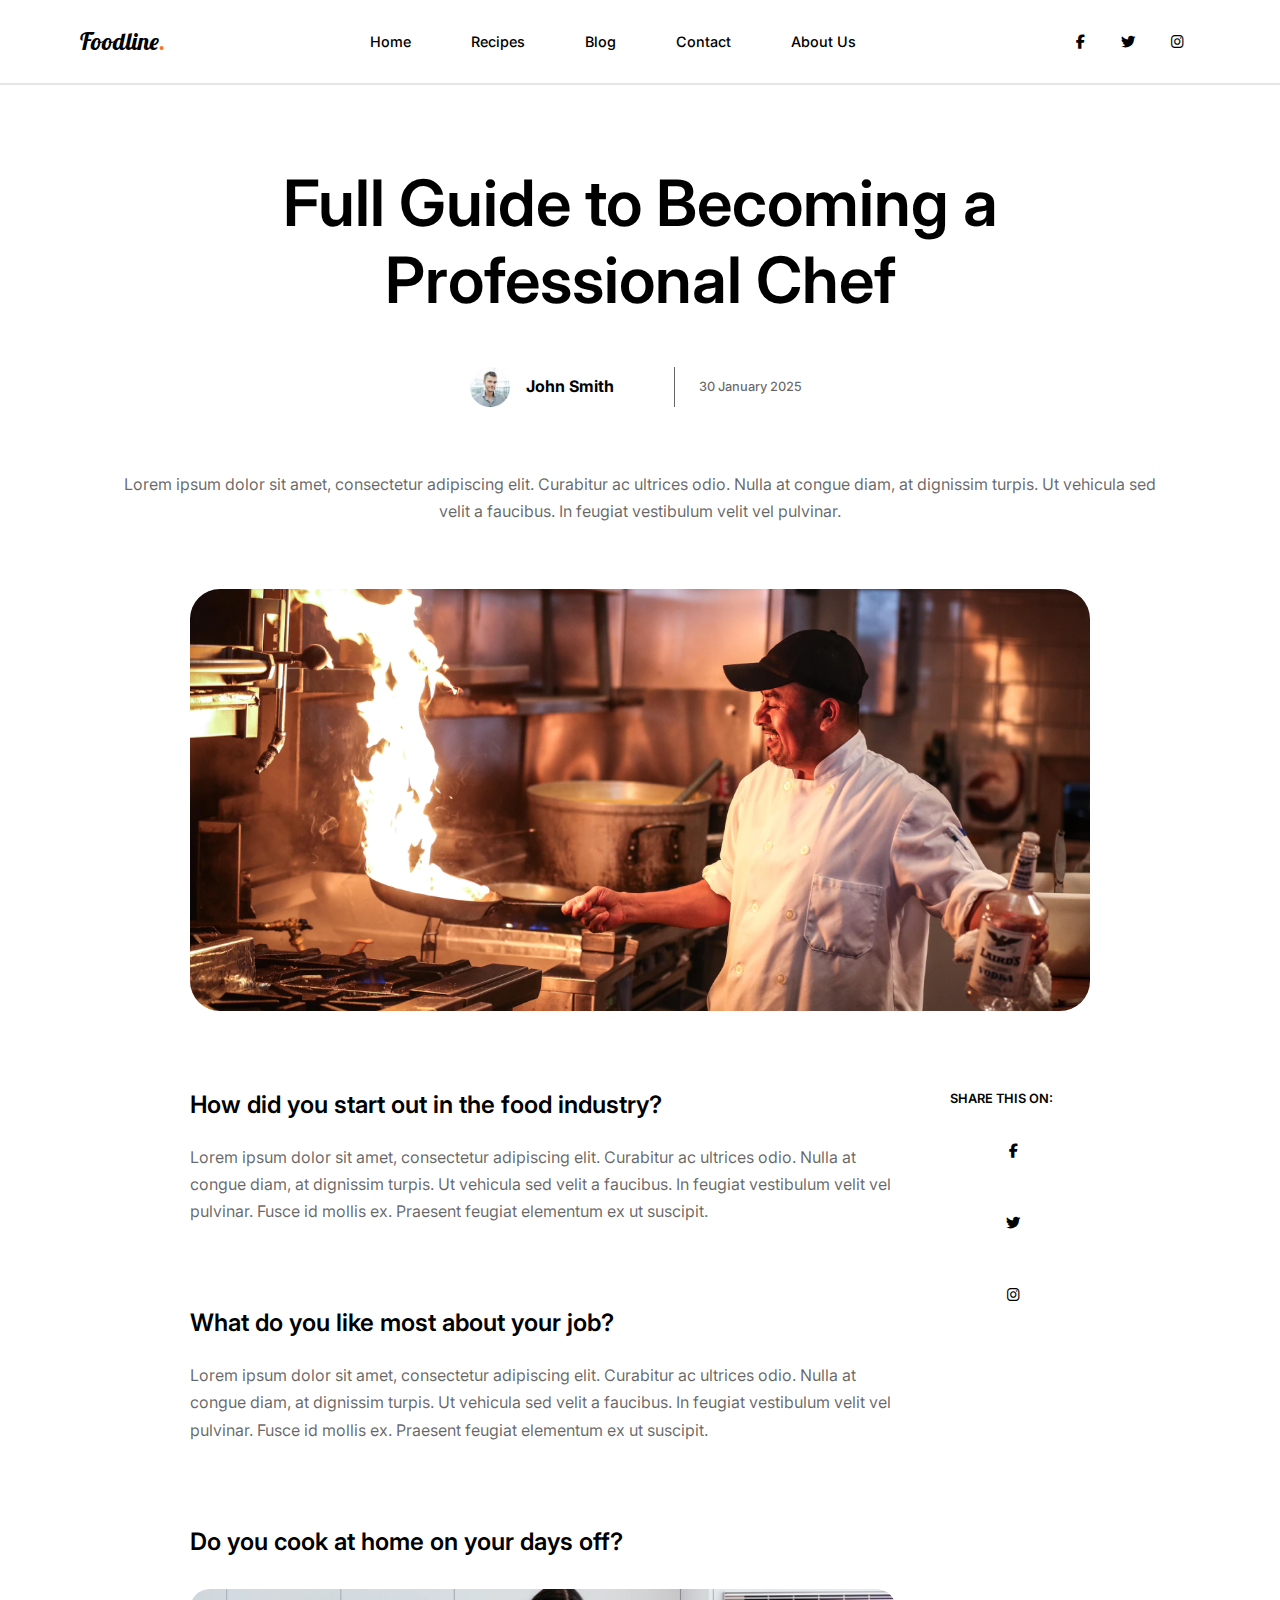
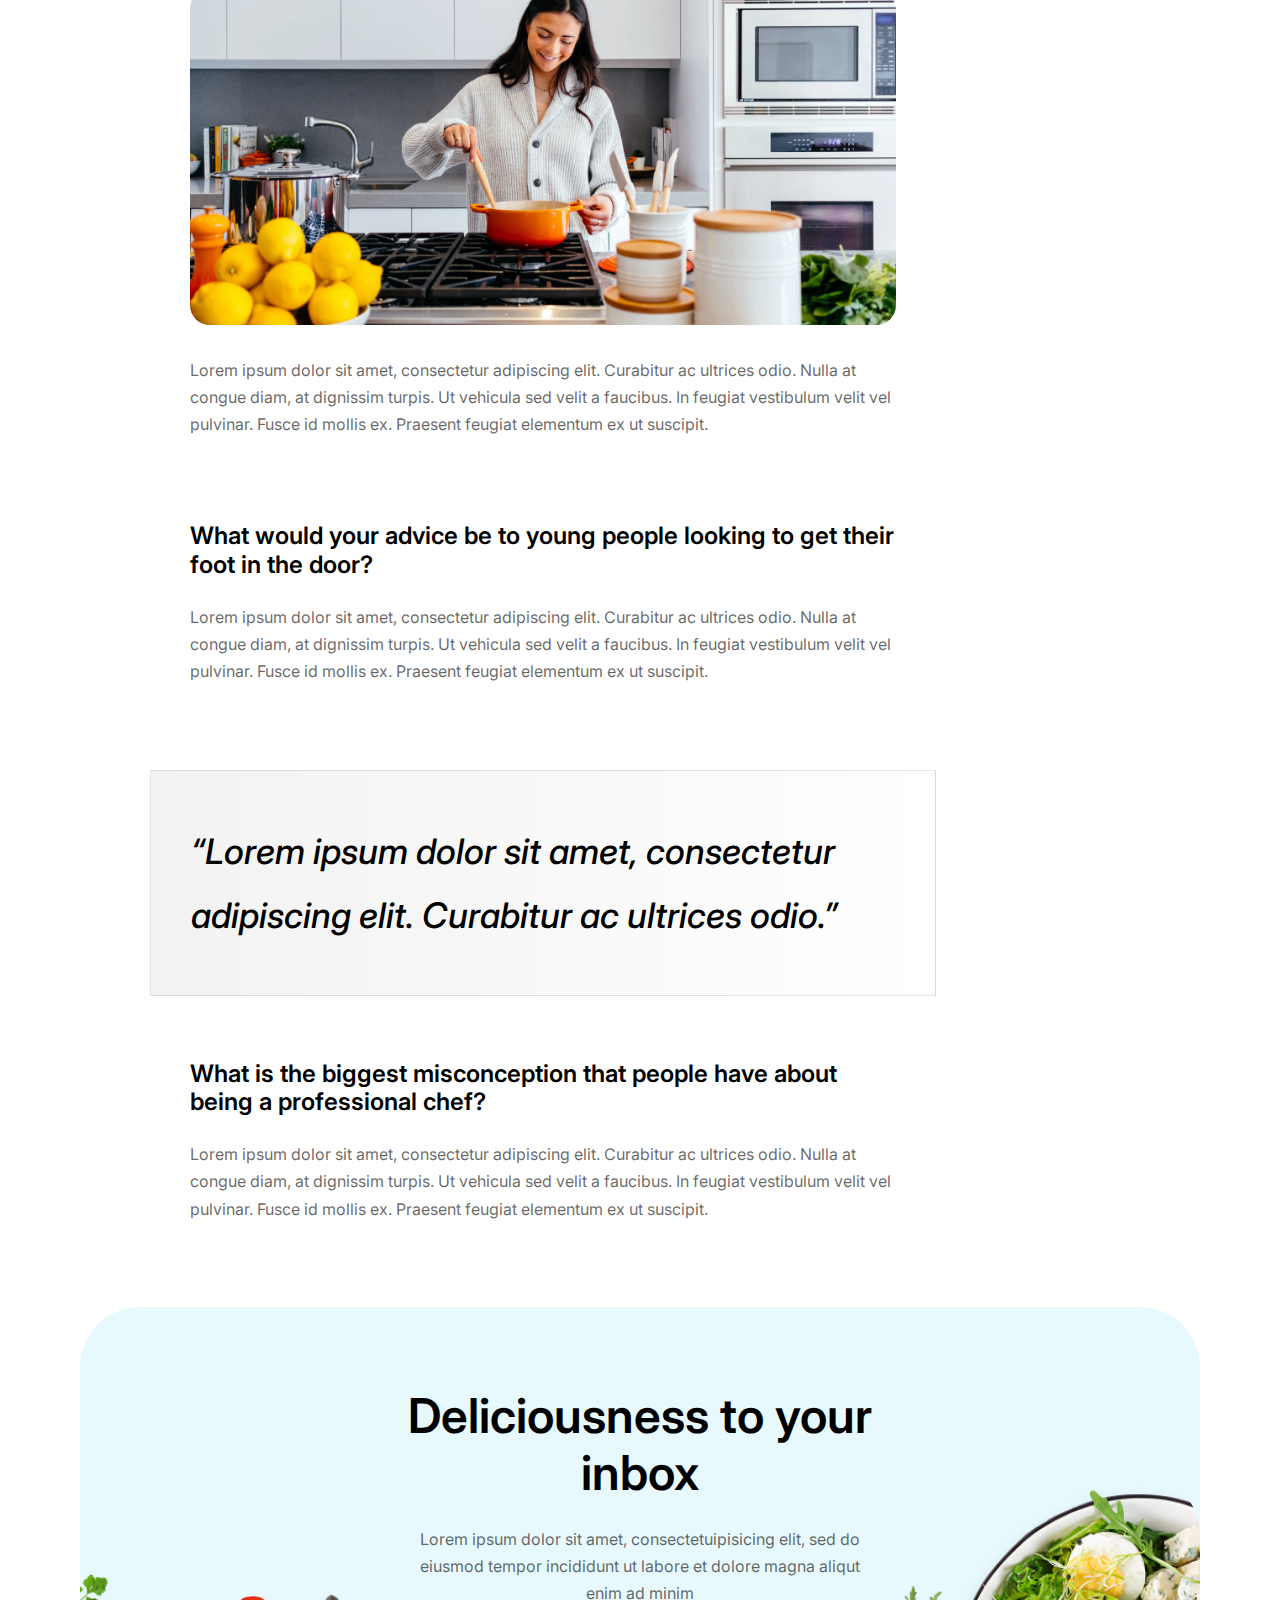
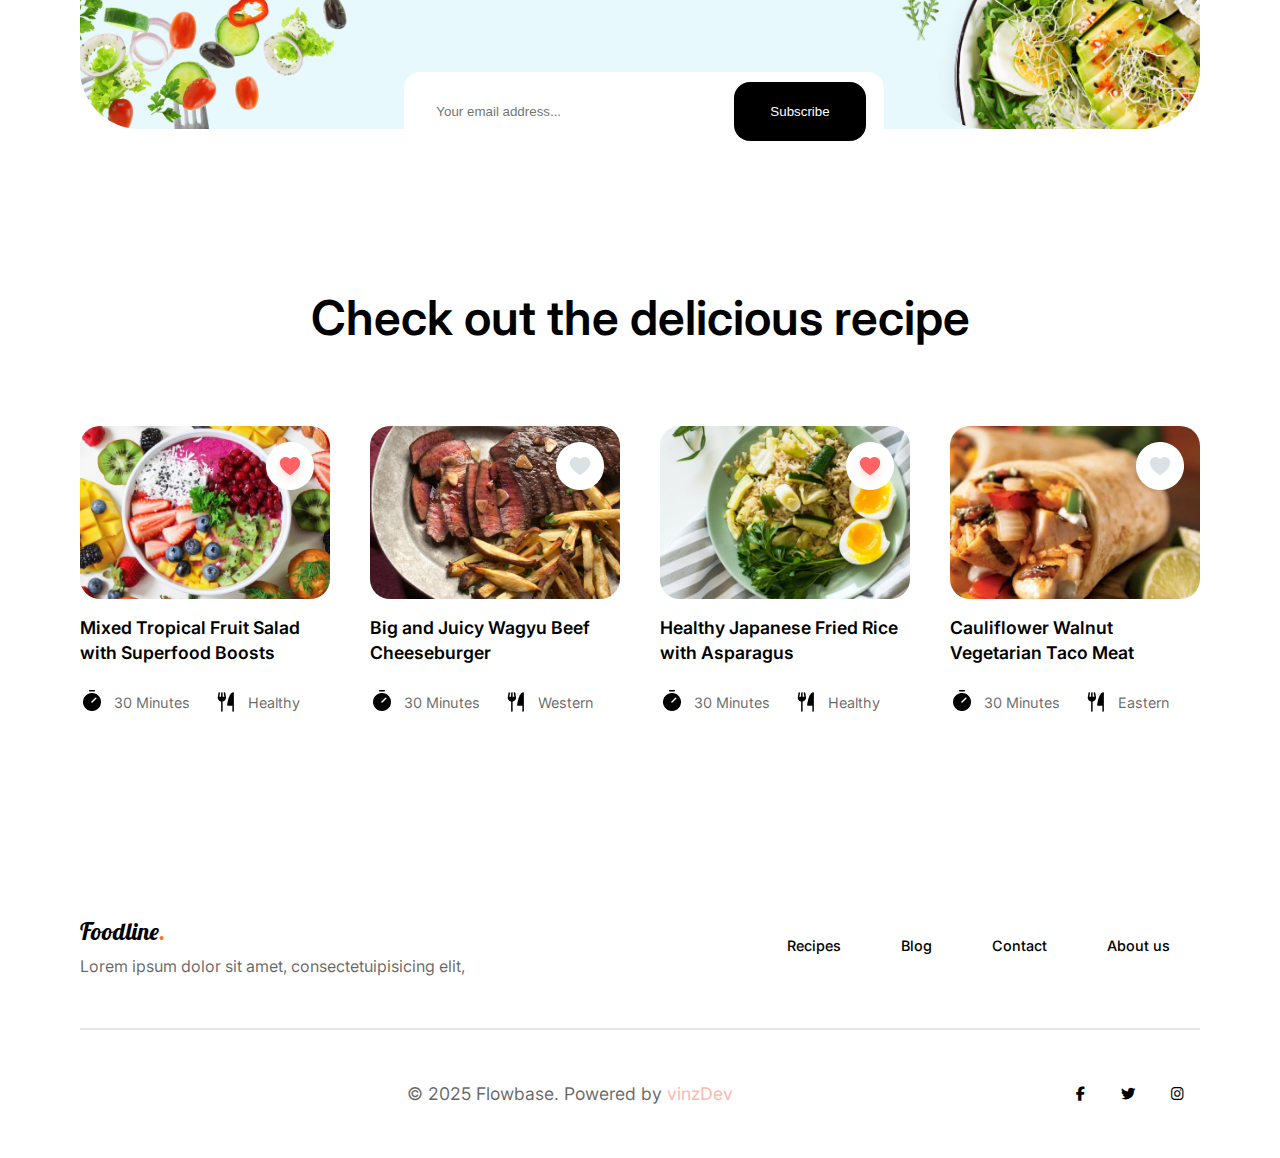
==== blogPage.html @ bab795b2 "blogpage" ====
<!DOCTYPE html>
<html lang="en">
  <head>
    <meta charset="UTF-8" />
    <meta name="viewport" content="width=device-width, initial-scale=1.0" />
    <title>BlogPosts</title>

    <!-- fonts link  -->
    <link rel="preconnect" href="https://fonts.googleapis.com" />
    <link rel="preconnect" href="https://fonts.gstatic.com" crossorigin />
    <link
      href="https://fonts.googleapis.com/css2?family=Inter:ital,opsz,wght@0,14..32,100..900;1,14..32,100..900&family=Lobster&display=swap"
      rel="stylesheet"
    />
    <!-- fonts link  -->
    <link
      rel="stylesheet"
      href="https://cdnjs.cloudflare.com/ajax/libs/font-awesome/6.7.2/css/all.min.css"
      integrity="sha512-Evv84Mr4kqVGRNSgIGL/F/aIDqQb7xQ2vcrdIwxfjThSH8CSR7PBEakCr51Ck+w+/U6swU2Im1vVX0SVk9ABhg=="
      crossorigin="anonymous"
      referrerpolicy="no-referrer"
    />

    <!-- linked styles  -->
    <link rel="stylesheet" href="blogPage.css" />
    <link rel="stylesheet" href="generalStyles.css" />
  </head>
  <body>
    <!-- navbar  -->
    <nav class="nav-bar">
      <div class="logo">Foodline<span style="color: #ff7426">.</span></div>
      <div class="nav-links">
        <ul>
          <li><a href="#">Home</a></li>
          <li><a href="">Recipes</a></li>
          <li><a href="./blogPage.html">Blog</a></li>
          <li><a href="./contactPage.html">Contact</a></li>
          <li><a href="">About Us</a></li>
        </ul>
      </div>
      <div class="socials">
        <i class="fa-brands fa-facebook-f 2xl"></i>
        <i class="fa-brands fa-twitter 2xl"></i>
        <i class="fa-brands fa-instagram 2xl"></i>
      </div>
    </nav>
    <hr />

    <!-- HEADER-SECTION ==== -->
    <section class="blog-header">
      <h1>Full Guide to Becoming a Professional Chef</h1>
      <div class="blogger">
        <div class="writer">
          <img src="images/profile.png" alt="" />
          <p>John Smith</p>
        </div>
        <div class="blog-date">
          <p>30 January 2025</p>
        </div>
      </div>
      <div class="blog-p">
        <p>
          Lorem ipsum dolor sit amet, consectetur adipiscing elit. Curabitur ac
          ultrices odio. Nulla at congue diam, at dignissim turpis. Ut vehicula
          sed velit a faucibus. In feugiat vestibulum velit vel pulvinar.
        </p>
      </div>

      <div class="blog-header-img">
        <img src="images/Hero img2.png" alt="chef frying" />
      </div>
    </section>

    <section class="blog-contents">
      <div class="main-contents">
        <div class="blog-item">
          <h4 class="question">How did you start out in the food industry?</h4>
          <p class="answer">
            Lorem ipsum dolor sit amet, consectetur adipiscing elit. Curabitur
            ac ultrices odio. Nulla at congue diam, at dignissim turpis. Ut
            vehicula sed velit a faucibus. In feugiat vestibulum velit vel
            pulvinar. Fusce id mollis ex. Praesent feugiat elementum ex ut
            suscipit.
          </p>
        </div>
        <div class="blog-item">
          <h4 class="question">What do you like most about your job?</h4>
          <p class="answer">
            Lorem ipsum dolor sit amet, consectetur adipiscing elit. Curabitur
            ac ultrices odio. Nulla at congue diam, at dignissim turpis. Ut
            vehicula sed velit a faucibus. In feugiat vestibulum velit vel
            pulvinar. Fusce id mollis ex. Praesent feugiat elementum ex ut
            suscipit.
          </p>
        </div>
        <div class="blog-item">
          <h4 class="question">Do you cook at home on your days off?</h4>
          <div class="blog-item-img">
            <img src="images/blog.png" alt="" />
          </div>
          <p class="answer">
            Lorem ipsum dolor sit amet, consectetur adipiscing elit. Curabitur
            ac ultrices odio. Nulla at congue diam, at dignissim turpis. Ut
            vehicula sed velit a faucibus. In feugiat vestibulum velit vel
            pulvinar. Fusce id mollis ex. Praesent feugiat elementum ex ut
            suscipit.
          </p>
        </div>
        <div class="blog-item">
          <h4 class="question">
            What would your advice be to young people looking to get their foot
            in the door?
          </h4>
          <p class="answer">
            Lorem ipsum dolor sit amet, consectetur adipiscing elit. Curabitur
            ac ultrices odio. Nulla at congue diam, at dignissim turpis. Ut
            vehicula sed velit a faucibus. In feugiat vestibulum velit vel
            pulvinar. Fusce id mollis ex. Praesent feugiat elementum ex ut
            suscipit.
          </p>
        </div>
        <div class="blog-item quote">
          <!-- <h4 class="question"></h4> -->
          <h3 class="answer">
            “Lorem ipsum dolor sit amet, consectetur adipiscing elit. Curabitur
            ac ultrices odio.”
          </h3>
        </div>
        <div class="blog-item">
          <h4 class="question">
            What is the biggest misconception that people have about being a
            professional chef?
          </h4>
          <p class="answer">
            Lorem ipsum dolor sit amet, consectetur adipiscing elit. Curabitur
            ac ultrices odio. Nulla at congue diam, at dignissim turpis. Ut
            vehicula sed velit a faucibus. In feugiat vestibulum velit vel
            pulvinar. Fusce id mollis ex. Praesent feugiat elementum ex ut
            suscipit.
          </p>
        </div>
      </div>
      <div class="blog-side-socials">
        <p>SHARE THIS ON:</p>
          <div class="socials">
       <div class="facebook"><i class="fa-brands fa-facebook-f 2xl"></i>
          </div>
       <div class="x"><i class="fa-brands fa-twitter 2xl"></i></div>
       <div class="ins"><i class="fa-brands fa-instagram 2xl"></i></div>
      </div>
      </div>
    </section>

    <!-- SUBSCRIBE SECTION  -->

    <section class="subscribe">
    <div class="subcribe-center">
      <div class="subcribe-header">
        <h2>Deliciousness to your inbox</h2>
      </div>
      <div class="subcribe-subheader">
        <p>Lorem ipsum dolor sit amet, consectetuipisicing elit, sed do eiusmod tempor incididunt ut labore et dolore
          magna aliqut enim ad minim</p>
      </div>
      <div class="subcribe-input">
        <input type="text" placeholder="Your email address...">
        <button class="recipe-btn">Subscribe</button>
      </div>
    </div>
    <div class="middle-img">
      <img class="rucola" src="images/rucola-png.png" alt="">
    </div>
    <div class="right-img">
      <img src="images/Photo-plate.png" alt="">

    </div>
    <div class="left-img">
      <img src="images/kisspng-salad-salad-fresh-food-healthylife-vegetables-vegetarian-5d42e3a7cb8543 1.png" alt="">
    </div>
  </section>

  <!-- DELICIOUS RECIPE SECTION  -->

  <section class="delicious">
    <div class="delicious-text">
      <h2>Check out the delicious recipe</h2>
    </div>

    <div class="recipe-lists">
      <div class="recipe-lists-item">
        <div class="recipe-img">
          <img src="images/image 26 (8).png" alt="">
        </div>
        <div class="recipe-text">
          <h3>Mixed Tropical Fruit Salad with Superfood Boosts</h3>
        </div>

        <div class="recipe-details">
          <div class="recipe-details-time">
            <img src="./images/Timer.png" alt="timer">
            <p>30 Minutes</p>
          </div>
          <div class="recipe-details-type">
            <img src="images/ForkKnife.png" alt="cutlery">
            <p>Healthy</p>
          </div>
        </div>

        <div class="small-like-or-unliked">
          <img src="images/Group 852.png" alt="">
        </div>
      </div>

      <div class="recipe-lists-item">
        <div class="recipe-img">
          <img src="images/image 26 (9).png" alt="">
        </div>
        <div class="recipe-text">
          <h3>Big and Juicy Wagyu Beef Cheeseburger</h3>
        </div>
        <div class="recipe-details">
          <div class="recipe-details-time">
            <img src="./images/Timer.png" alt="timer">
            <p>30 Minutes</p>
          </div>
          <div class="recipe-details-type">
            <img src="images/ForkKnife.png" alt="cutlery">
            <p>Western</p>
          </div>
        </div>
        <div class="small-like-or-unliked">
          <img src="images/Group 852 (1).png" alt="">
        </div>
      </div>

      <div class="recipe-lists-item">
        <div class="recipe-img">
          <img src="images/image 26 (10).png" alt="">
        </div>
        <div class="recipe-text">
          <h3>Healthy Japanese Fried Rice with Asparagus</h3>
        </div>
        <div class="recipe-details">
          <div class="recipe-details-time">
            <img src="./images/Timer.png" alt="timer">
            <p>30 Minutes</p>
          </div>
          <div class="recipe-details-type">
            <img src="images/ForkKnife.png" alt="cutlery">
            <p>Healthy</p>
          </div>
        </div>
        <div class="small-like-or-unliked">
          <img src="images/Group 852.png" alt="">
        </div>
      </div>

      <div class="recipe-lists-item">
        <div class="recipe-img">
          <img src="images/image 26 (11).png" alt="">
        </div>
        <div class="recipe-text">
          <h3>Cauliflower Walnut Vegetarian Taco Meat</h3>
        </div>
        <div class="recipe-details">
          <div class="recipe-details-time">
            <img src="./images/Timer.png" alt="timer">
            <p>30 Minutes</p>
          </div>
          <div class="recipe-details-type">
            <img src="images/ForkKnife.png" alt="cutlery">
            <p>Eastern</p>
          </div>
        </div>
        <div class="small-like-or-unliked">
          <img src="images/Group 852 (1).png" alt="">
        </div>
      </div>
     </section>

      <!-- FOOTER SECTION ============= -->
  <footer>
    <div class="footer-one">
      <div class="footer-one-a">
        <div class="footer-logo logo">
        Foodline<span style="color: #ff7426">.</span>
      </div>
           <div class="footer-one-p">
      <p>Lorem ipsum dolor sit amet, consectetuipisicing elit,</p>
      </div>
 </div>
    <div class="footer-links">
        <li><a href="#">Recipes</a></li>
        <li><a href="/blogPage.html">Blog</a></li>
        <li><a href="/contactPage.html">Contact</a></li>
        <li><a href="#">About us</a></li>
      </div>
      </div>
    <hr />
    <div class="footer-two">
      <div></div>
      <div class="footer-copyright">
        <p>© 2025 Flowbase. Powered by <span  style="color: #ffb8ae; font-family: 'Inter',serif;font-size: 1.1rem;">vinzDev</span></p>
      </div>
      <div class="footer-socials socials">
        
       <i class="fa-brands fa-facebook-f 2xl"></i>
        <i class="fa-brands fa-twitter 2xl"></i> 
        <i class="fa-brands fa-instagram 2xl"></i> 
      </div>
    </div>

  </footer>

  </body>
</html>
---- blogPage.css ----
/* HEADER SECTION  */
.blog-header {
  margin: 80px 110px 64px;
}

.blog-header h1 {
  font-weight: 600;
  font-size: 4rem;
  line-height: 4.8rem;
  text-align: center;
  margin-bottom: 32px;
}

.blogger,
.writer {
  display: flex;
  justify-content: center;
  align-items: center;
}

.writer img {
  width: 40px;
  margin: 16px;
}

.writer p {
  font-weight: 700;
  font-size: 1rem;
  line-height: 1.1rem;
  margin-right: 60px;
}

.blog-date {
  border-left: 1px solid var(--text-color2);
  padding: 12px 24px;
  font-weight: 500;
  font-size: 0.8rem;
  line-height: 1rem;
  color: var(--text-color2);
}

.blog-p {
  margin-top: 48px;
  display: flex;
  justify-content: center;
  align-items: center;
}

.blog-p p {
  max-width: 1059px;
  text-align: center;
  font-weight: 400;
  font-size: 1rem;
  line-height: 1.7rem;
  color: var(--text-color2);
}

.blog-header-img {
  margin: 64px 80px 80px;
}

.blog-header-img img {
  border-radius: 30px;
}

/* blog-contents SECTION ========= */

.blog-contents {
  display: flex;
  margin-left: 150px;
  margin-right: 190px;
}

.main-contents {
  padding: 0px 40px;
}
.question {
  font-weight: 600;
  font-size: 1.5rem;
  line-height: 1.8rem;
}
.answer {
  font-weight: 400;
  font-size: 1rem;
  line-height: 1.7rem;
  color: var(--text-color2);
  margin-top: 24px;
}
.blog-item {
  margin-bottom: 84px;
}

.blog-item-img {
  margin: 32px 0px;
  display: flex;
  justify-content: center;
  align-items: center;
}

.blog-item-img img {
  border-radius: 20px;
}

.quote {
  background-image: linear-gradient(to right, #0000000d, #00000000);
  /* padding: 48px 0px; */
  margin: 0 -40px 64px;
  border: 1px solid #0000001a;
}

.quote h3 {
  font-weight: 500;
  line-height: 4rem;
  font-style: italic;
  font-size: 2.2rem;
  padding: 24px 40px 48px;
  color: var(--text-color);
}

.blog-side-socials p {
  font-weight: 600;
  font-size: 0.8rem;
  width: 130px;
  line-height: 1rem;
  text-align: center;
}

.blog-side-socials .socials {
  margin: 32px 54px;
  display: flex;
  align-items: center;
  flex-direction: column;
  justify-content: space-between;
}

.blog-side-socials .socials i {
  margin-bottom: 48px;
}
---- generalStyles.css ----
* {
  margin: 0;
  padding: 0;
  box-sizing: border-box;
  border: none;
  text-decoration: none;
  list-style: none;
}
:root {
  --text-color: #000000;
  --text-color2: #00000099;
  --color-primary: #e7f9fd;
}
html {
  scroll-behavior: smooth;
}
body {
  font-family: "Inter", serif;
  line-height: 1.6;
  font-size: 0.9rem;
}
img {
  width: 100%;
  display: block;
  object-fit: cover;
}

h1,
h2,
h3,
h4,
h5,
h6 {
  line-height: 1.1;
  /* color: var(--color-gray-900); */
  font-weight: 900;
}

h1 {
  font-size: 1.8rem;
}
h2 {
  font-size: 1.6rem;
}
h3 {
  font-size: 1.4rem;
}
h4 {
  font-size: 1.2rem;
}
h5 {
  font-size: 1rem;
}
h6 {
  font-size: 0.8rem;
}

a {
  transition: var(--transition);
}
img {
  width: 100%;
  display: block;
  object-fit: cover;
}
.recipe-btn {
  display: flex;
  justify-content: center;
  align-items: center;
  background-color: #000000;
  color: #fff;
  border-radius: 16px;
  padding: 18px 36px;
  cursor: pointer;
}

/* NAVBAR*/
.nav-bar {
  display: flex;
  justify-content: space-between;
  align-items: center;
  padding: 20px 80px;
}

.logo,
span {
  font-family: "Lobster", serif;
  font-weight: 400;
  font-size: 1.5rem;
  line-height: 1.8;
}

.nav-links ul {
  display: flex;
}

li a {
  margin: 0 30px;
  color: var(--text-color);
  font-weight: 500;
  size: 1rem;
}

.socials i {
  margin: 0 1rem;
  height: 19px;
  cursor: pointer;
}

hr {
  border: 1px solid #0000001a;
}

/* subcribe section  =======*/

.subscribe {
  margin: 0 80px 160px;
  position: relative;
  background: #e7f9fd;
  border-radius: 60px;
  display: grid;
  grid-template-columns: 1fr;
  justify-content: center;
  align-items: center;
  height: 422px;
  /* display: flex;
  justify-content: center;
  align-items: center; */
}
.subcribe-header h2 {
  margin-bottom: 24px;
  font-weight: 600;
  font-size: 3rem;
  line-height: 3.6rem;
  text-align: center;
}

.subcribe-subheader p {
  margin-bottom: 64px;
  font-weight: 400;
  font-size: 1rem;
  line-height: 1.7rem;
  color: var(--text-color2);
  text-align: center;
}

.subcribe-center {
  margin: 80px 330px;
  display: flex;
  flex-direction: column;
  justify-content: center;
  align-items: center;
}

.subcribe-input {
  display: flex;
}
.left-img {
  position: absolute;
  /* rotate: -30deg; */
  width: 300px;
  left: 0px;
  bottom: 0px;
}

.left-img img {
  border-radius: 60px;
}
.right-img {
  width: 275px;
  position: absolute;
  right: 0px;
  bottom: 0px;
  /* bottom: 0px; */
}
.right-img img {
  border-radius: 60px;
}
.middle-img {
  width: 66px;
  rotate: 31.5deg;
  position: absolute;
  bottom: 80px;
  right: 245px;
}

.subcribe-input input {
  padding: 32px;
  width: 480px;
  border-radius: 16px;
  font-weight: 500;
}

.subcribe-input button {
  margin-left: -100px;
  margin: 10px 10px 10px -150px;
}

/* recipe section  */

.delicious {
  margin: 160px 80px;
}

.delicious-text {
  display: flex;
  justify-content: center;
  align-items: center;
}

.delicious-text h2 {
  margin-bottom: 80px;
  font-weight: 600;
  font-size: 3rem;
  line-height: 3.6rem;
}

.delicious-text p {
  margin: 15px 0px;
  font-weight: 400;
  font-size: 1rem;
  line-height: 1.7rem;
  color: var(--text-color2);
}

.recipe-lists {
  position: relative;
  display: grid;
  grid-template-columns: 1fr 1fr 1fr 1fr;
  gap: 40px;
  justify-content: center;
  align-items: center;
}
.recipe-lists-item {
  position: relative;
}
.small-like-or-unliked {
  position: absolute;
  top: 16px;
  right: 16px;
  width: 48px;
}
.recipe-text h3 {
  margin-top: 16px;
  margin-bottom: 24px;
  font-weight: 600;
  font-size: 1.1rem;
  line-height: 1.6rem;
}

.recipe-img img {
  border-radius: 20px;
  width: 100%;
}

.recipe-details {
  gap: 24px;
  display: flex;
  color: var(--text-color2);
  margin-top: 24px;
  margin-bottom: 36px;
  /* padding: 24px 8px 32px; */
}

.recipe-details-time,
.recipe-details-type {
  display: flex;
  justify-content: center;
  align-items: center;
  gap: 10px;
}

.recipe-details-time img,
.recipe-details-type img {
  width: 24px;
}

/* Footer SECTION  */
footer {
  margin: 0 80px 48px;
}
.footer-one {
  display: flex;
  justify-content: space-between;
  align-items: center;
  margin-bottom: 48px;
}

.footer-links {
  display: flex;
  justify-content: space-evenly;
}

.footer-two {
  margin-top: 48px;
  display: flex;
  justify-content: space-between;
  align-items: center;

  /* gap: 338px; */
}

.footer-two p {
  font-weight: 400;
  font-size: 1rem;
  color: var(--text-color2);
  font-size: 1.1rem;
}
.footer-one p {
  color: var(--text-color2);
  font-weight: 400;
  font-size: 1rem;
  line-height: 1.7rem;
}
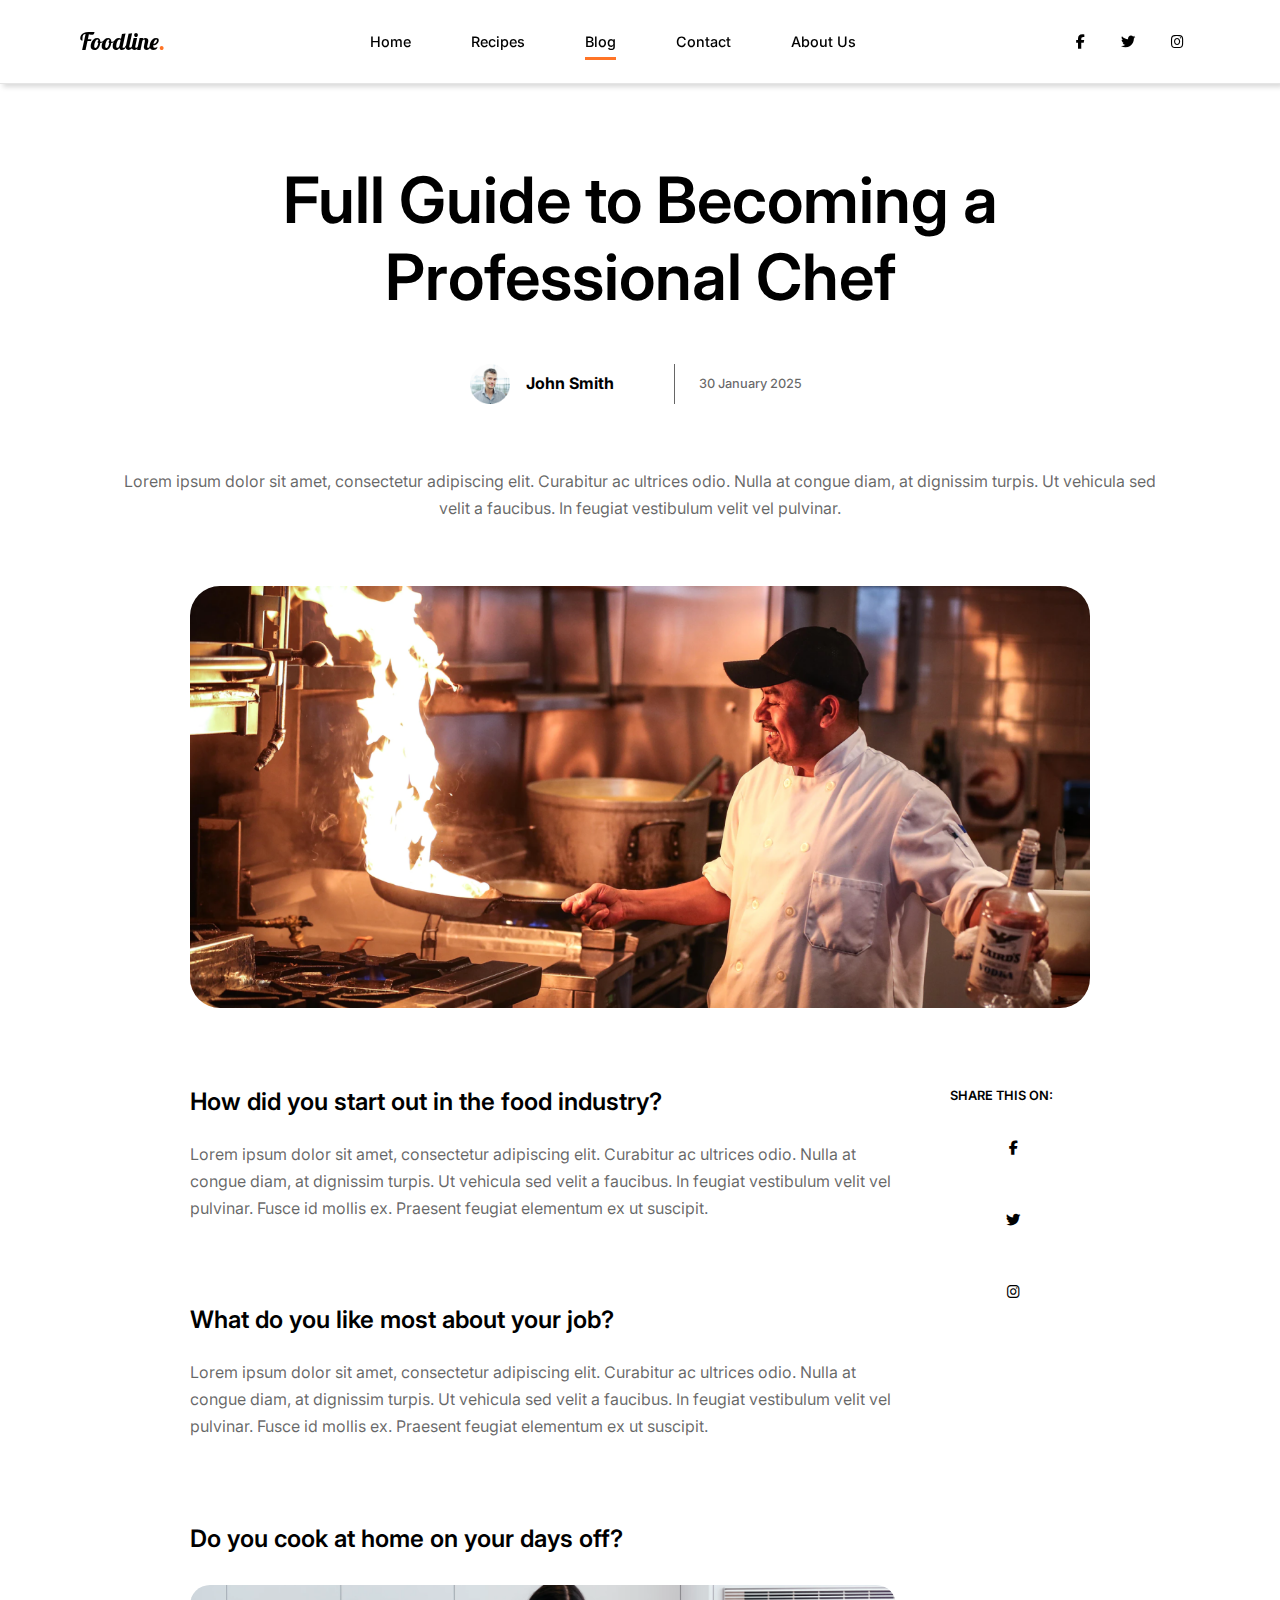
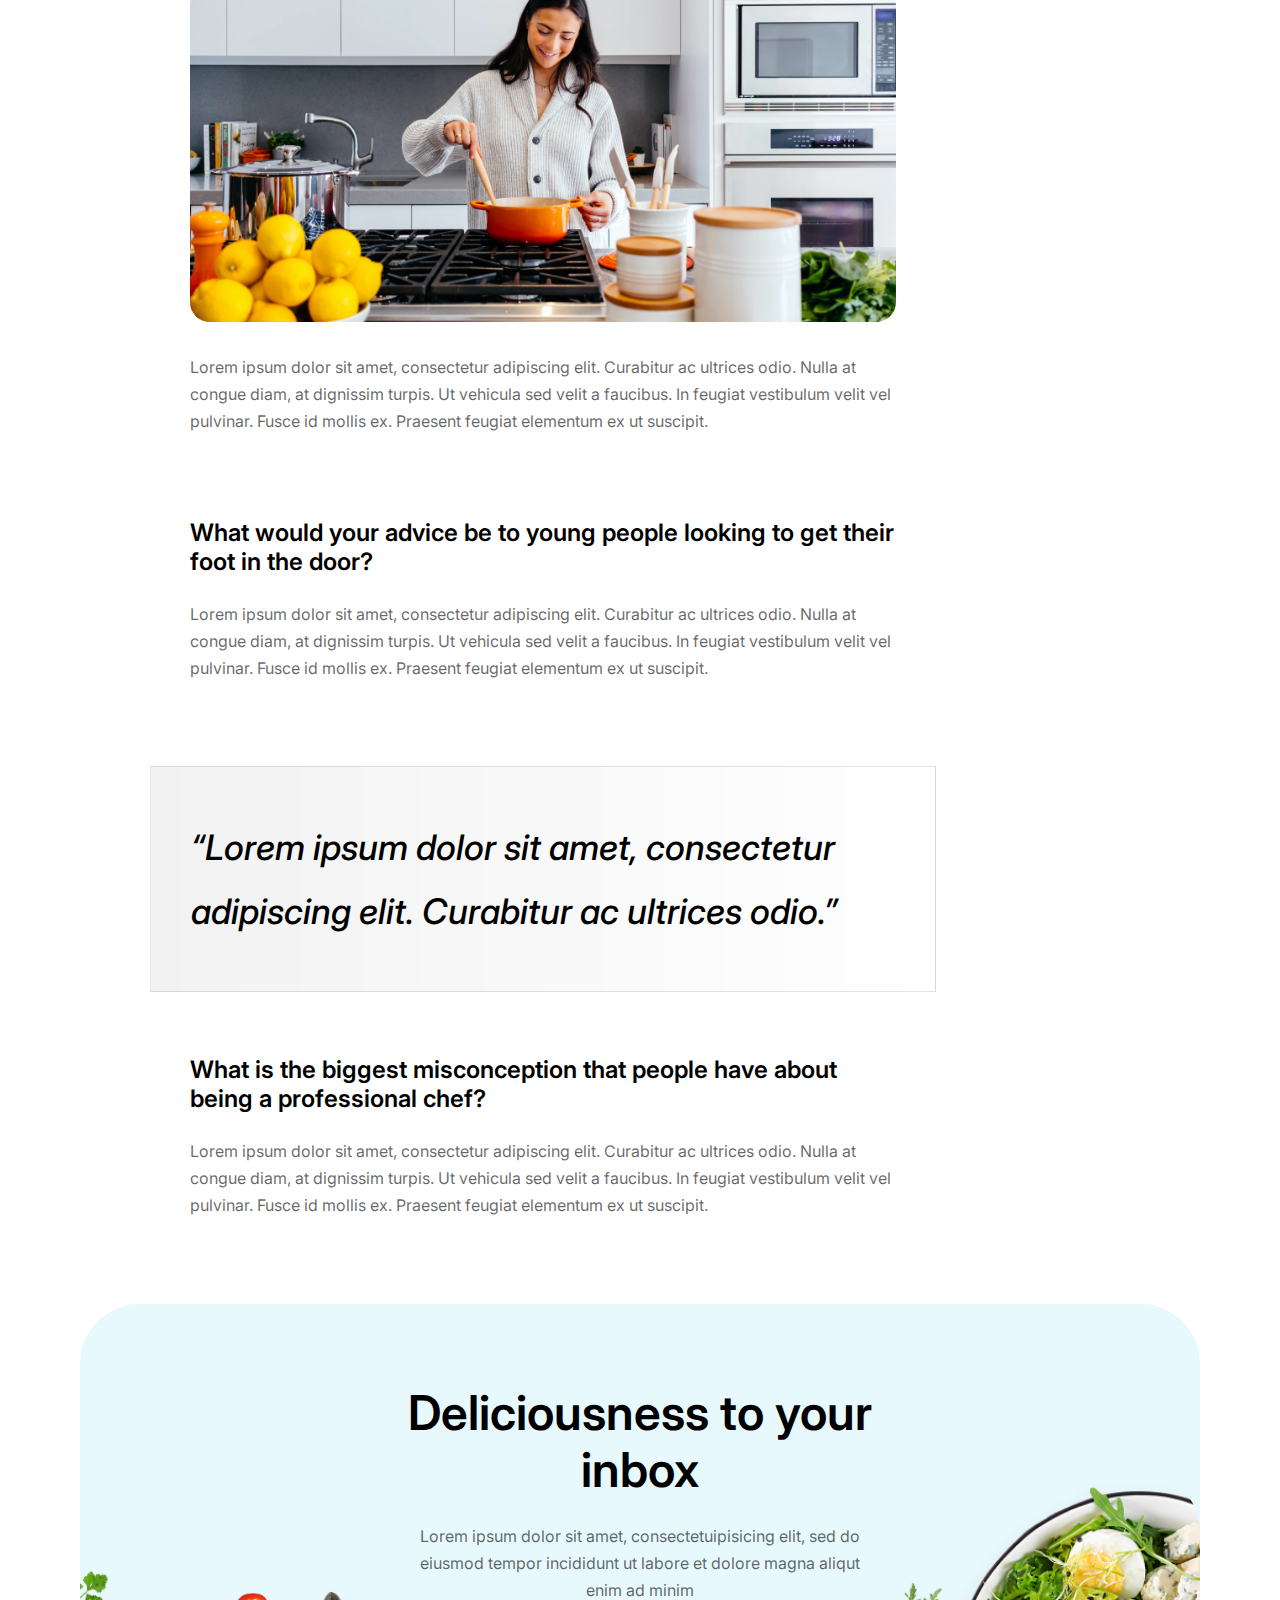
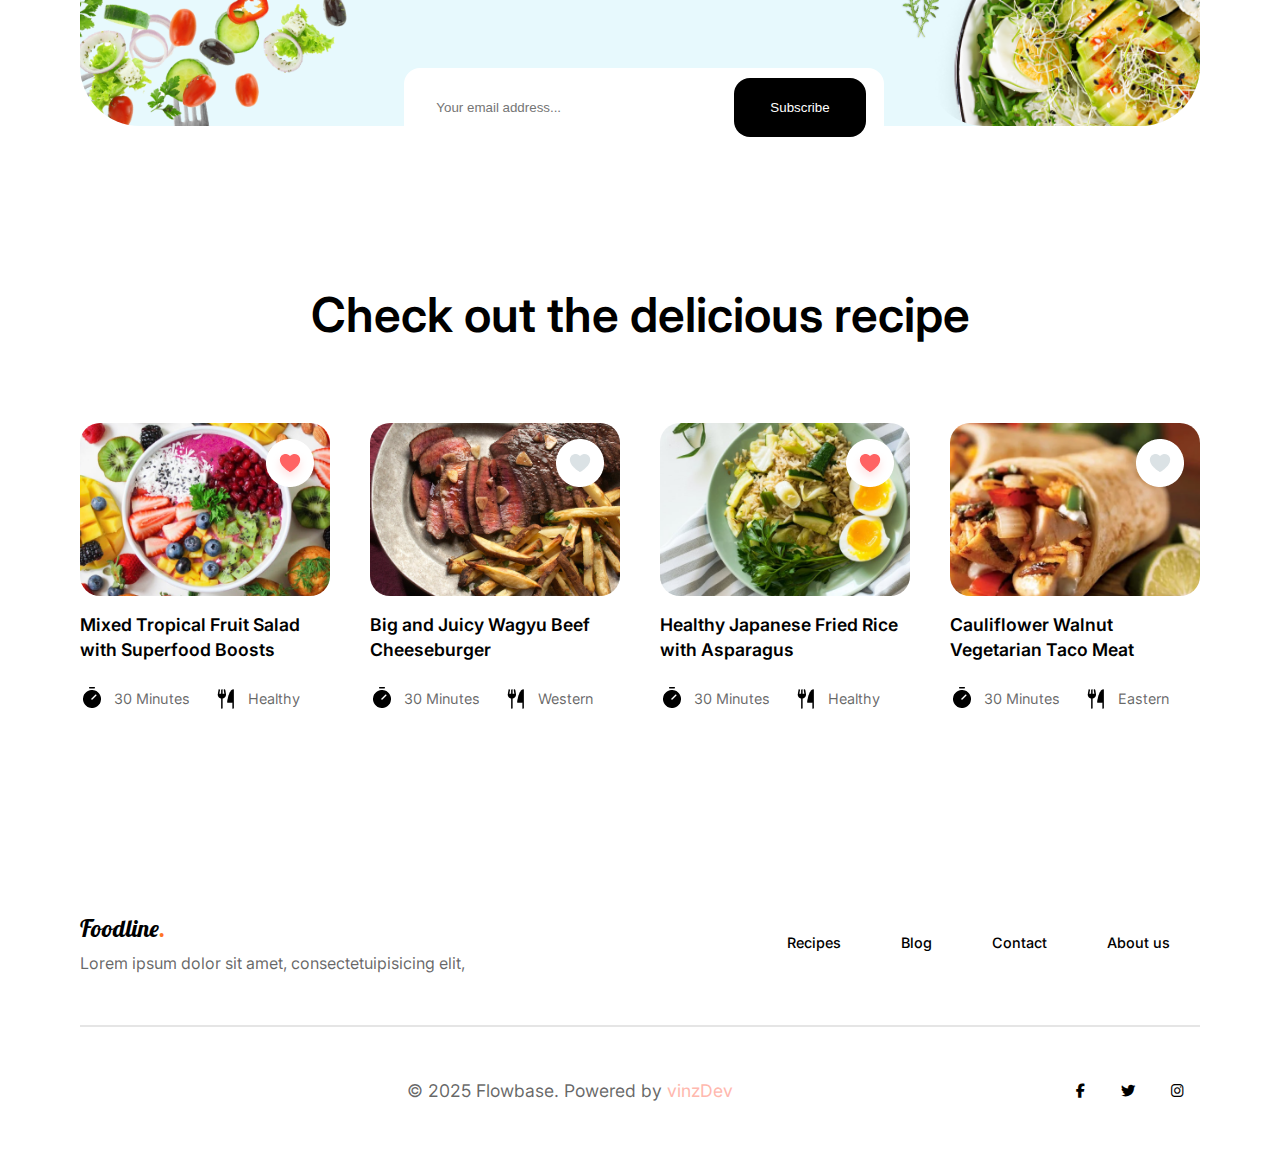
==== commit f30e12d2: "hovers" ====
--- a/blogPage.html
+++ b/blogPage.html
@@ -22,8 +22,8 @@
     />
 
     <!-- linked styles  -->
+    <link rel="stylesheet" href="generalStyles.css" />
     <link rel="stylesheet" href="blogPage.css" />
-    <link rel="stylesheet" href="generalStyles.css" />
   </head>
   <body>
     <!-- navbar  -->
@@ -31,9 +31,9 @@
       <div class="logo">Foodline<span style="color: #ff7426">.</span></div>
       <div class="nav-links">
         <ul>
-          <li><a href="#">Home</a></li>
+          <li><a href="./index.html">Home</a></li>
           <li><a href="">Recipes</a></li>
-          <li><a href="./blogPage.html">Blog</a></li>
+          <li><a href="#" class="active">Blog</a></li>
           <li><a href="./contactPage.html">Contact</a></li>
           <li><a href="">About Us</a></li>
         </ul>
@@ -46,6 +46,7 @@
     </nav>
     <hr />
 
+    <main class="blog-main">
     <!-- HEADER-SECTION ==== -->
     <section class="blog-header">
       <h1>Full Guide to Becoming a Professional Chef</h1>
@@ -309,7 +310,7 @@
         <i class="fa-brands fa-instagram 2xl"></i> 
       </div>
     </div>
-
+</main>
   </footer>
 
   </body>
--- a/generalStyles.css
+++ b/generalStyles.css
@@ -10,6 +10,7 @@
   --text-color: #000000;
   --text-color2: #00000099;
   --color-primary: #e7f9fd;
+  --transition: all 350ms ease;
 }
 html {
   scroll-behavior: smooth;
@@ -63,15 +64,14 @@
   display: block;
   object-fit: cover;
 }
-.recipe-btn {
-  display: flex;
-  justify-content: center;
-  align-items: center;
-  background-color: #000000;
-  color: #fff;
-  border-radius: 16px;
-  padding: 18px 36px;
-  cursor: pointer;
+
+::-webkit-scrollbar {
+  background: linear-gradient(#e7f9fd00, #e7f9fd);
+  width: 10px;
+}
+
+::-webkit-scrollbar-thumb {
+  background: black;
 }
 
 /* NAVBAR*/
@@ -80,6 +80,17 @@
   justify-content: space-between;
   align-items: center;
   padding: 20px 80px;
+  position: fixed;
+  top: 0;
+  width: 100%;
+  z-index: 1;
+  background-color: #fff;
+  border-bottom: 1px solid #0000001a;
+  box-shadow: 3px 3px 5px rgba(0, 0, 0, 0.15);
+}
+
+main {
+  margin-top: 80px;
 }
 
 .logo,
@@ -99,12 +110,29 @@
   color: var(--text-color);
   font-weight: 500;
   size: 1rem;
+  transition: border-bottom 0.2s, padding-bottom 0.2s;
+}
+li a:hover {
+  padding-bottom: 7px;
+  border-bottom: 3px solid black;
+  /* box-shadow: 5px 5px 10px rgba(0, 0, 0, 0.15); */
+}
+.active {
+  padding-bottom: 7px;
+  border-bottom: 3px solid #ff7426;
+  /* box-shadow: 5px 5px 10px rgba(0, 0, 0, 0.15); */
 }
 
 .socials i {
   margin: 0 1rem;
   height: 19px;
   cursor: pointer;
+  transition: transform 0.7s;
+}
+
+.socials i:hover {
+  cursor: pointer;
+  transform: translateY(-0.5rem);
 }
 
 hr {
@@ -207,6 +235,11 @@
   justify-content: center;
   align-items: center;
 }
+.space-between {
+  display: flex;
+  justify-content: space-between;
+  align-items: center;
+}
 
 .delicious-text h2 {
   margin-bottom: 80px;
@@ -233,7 +266,14 @@
 }
 .recipe-lists-item {
   position: relative;
-}
+  transition: transform 0.7s;
+}
+
+.recipe-lists-item:hover {
+  cursor: pointer;
+  transform: translateY(-2rem);
+}
+
 .small-like-or-unliked {
   position: absolute;
   top: 16px;
@@ -275,6 +315,21 @@
   width: 24px;
 }
 
+.recipe-btn {
+  display: flex;
+  justify-content: center;
+  align-items: center;
+  background-color: #000000;
+  color: #fff;
+  border-radius: 16px;
+  padding: 18px 36px;
+  cursor: pointer;
+  transition: box-shadow 0.7s;
+}
+.recipe-btn:hover {
+  box-shadow: 5px 5px 10px rgba(0, 0, 0, 0.4);
+}
+
 /* Footer SECTION  */
 footer {
   margin: 0 80px 48px;
--- a/blogPage.css
+++ b/blogPage.css
@@ -1,3 +1,7 @@
+.blog-main {
+  margin-top: 160px;
+}
+
 /* HEADER SECTION  */
 .blog-header {
   margin: 80px 110px 64px;
